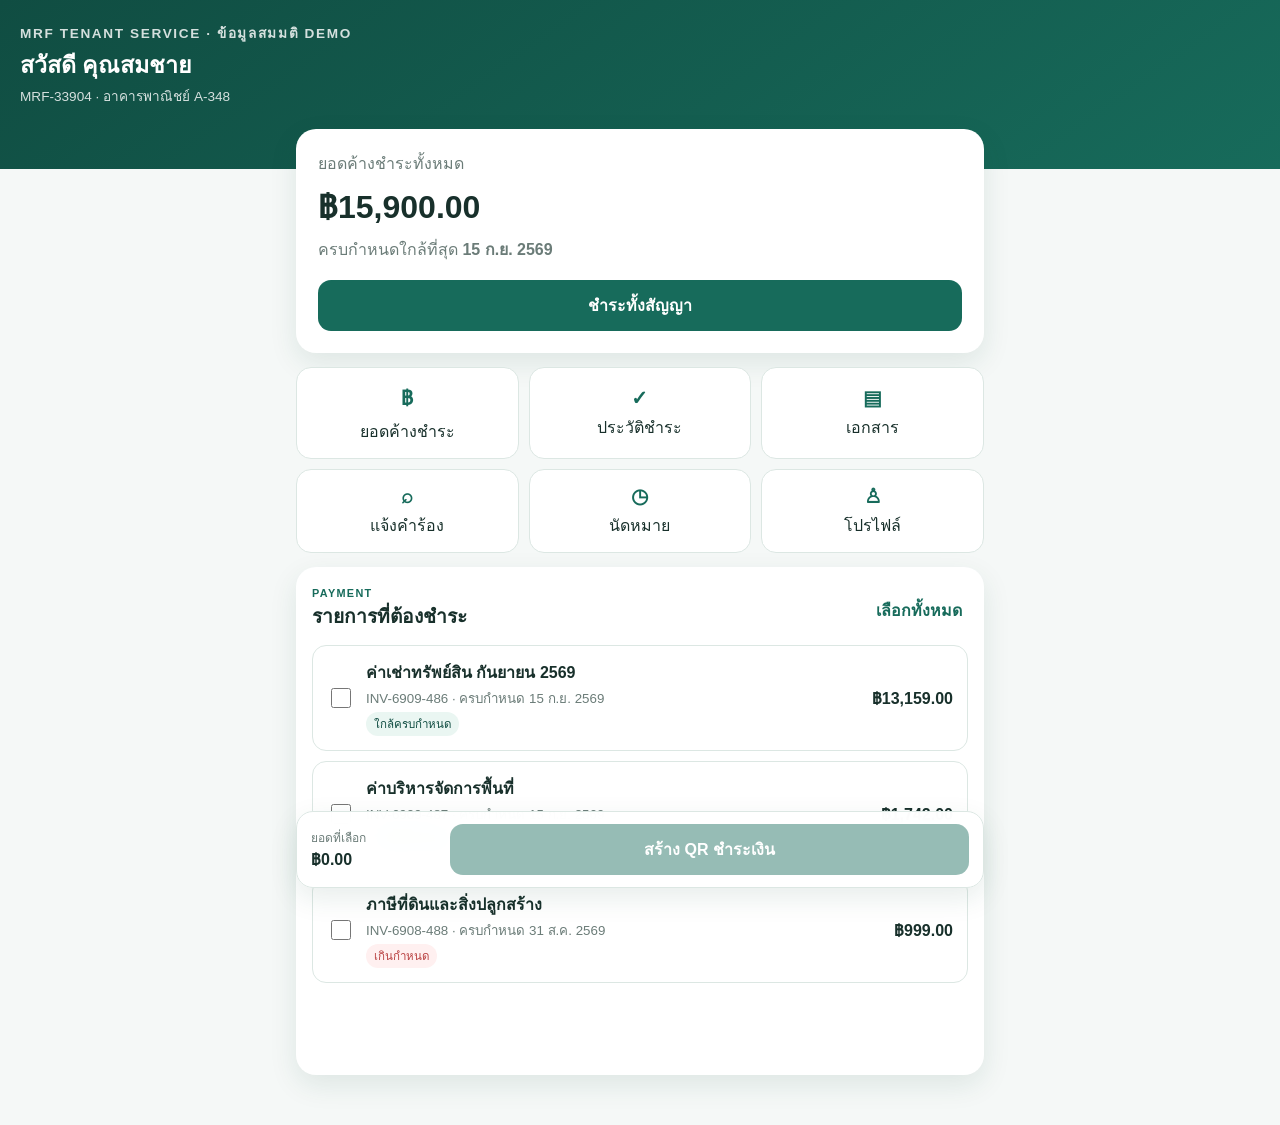
==== index.html @ 67027f75 "Make mock records consistent and interactive" ====
<!doctype html>
<html lang="th">
<head>
  <meta charset="utf-8">
  <meta name="viewport" content="width=device-width, initial-scale=1, viewport-fit=cover">
  <meta name="theme-color" content="#176b5b">
  <meta http-equiv="Cache-Control" content="no-cache, no-store, must-revalidate">
  <meta http-equiv="Pragma" content="no-cache">
  <meta http-equiv="Expires" content="0">
  <title>บริการผู้เช่า MRF</title>
  <link rel="stylesheet" href="styles.css?v=20260910-2">
</head>
<body>
  <header class="topbar">
    <div>
      <p class="eyebrow">MRF TENANT SERVICE · ข้อมูลสมมติ DEMO</p>
      <h1>สวัสดี <span id="display-name">คุณสมชาย</span></h1>
      <p id="contract-summary">สัญญา MRF-00125 · ทรัพย์สิน A-1204</p>
    </div>
    <img id="profile-picture" class="avatar" alt="รูปโปรไฟล์ LINE" hidden>
  </header>

  <main>
    <section class="balance-card">
      <p>ยอดค้างชำระทั้งหมด</p>
      <strong id="total-balance">฿0.00</strong>
      <span>ครบกำหนดใกล้ที่สุด <b id="nearest-due-date">-</b></span>
      <button id="pay-all" class="primary-button">ชำระทั้งสัญญา</button>
    </section>

    <nav class="quick-actions" aria-label="เมนูบริการ">
      <button data-target="invoices"><span>฿</span>ยอดค้างชำระ</button>
      <button data-target="history"><span>✓</span>ประวัติชำระ</button>
      <button data-target="documents"><span>▤</span>เอกสาร</button>
      <button data-target="requests"><span>⌕</span>แจ้งคำร้อง</button>
      <button data-target="appointments"><span>◷</span>นัดหมาย</button>
      <button data-target="profile"><span>♙</span>โปรไฟล์</button>
    </nav>

    <section id="invoices" class="panel">
      <div class="section-heading">
        <div><p class="eyebrow">PAYMENT</p><h2>รายการที่ต้องชำระ</h2></div>
        <button id="toggle-all" class="text-button">เลือกทั้งหมด</button>
      </div>
      <div id="invoice-list" class="stack"></div>
      <div class="sticky-payment">
        <div><span>ยอดที่เลือก</span><strong id="selected-total">฿0.00</strong></div>
        <button id="create-qr" class="primary-button">สร้าง QR ชำระเงิน</button>
      </div>
    </section>

    <section id="history" class="panel" hidden>
      <div class="section-heading"><div><p class="eyebrow">PAYMENT HISTORY</p><h2>ประวัติการชำระเงิน</h2></div></div>
      <div id="payment-history" class="stack"></div>
    </section>

    <section id="documents" class="panel" hidden>
      <div class="section-heading"><div><p class="eyebrow">DOCUMENTS</p><h2>เอกสารของฉัน</h2></div></div>
      <div id="document-list" class="stack"></div>
    </section>

    <section id="requests" class="panel" hidden>
      <div class="section-heading"><div><p class="eyebrow">SERVICE CENTER</p><h2>แจ้งคำขอบริการ</h2></div></div>
      <div id="request-types" class="request-grid"></div>
      <h3>คำร้องล่าสุด</h3>
      <div id="request-history" class="stack"></div>
    </section>

    <section id="appointments" class="panel" hidden>
      <div class="section-heading"><div><p class="eyebrow">APPOINTMENT</p><h2>นัดหมายเจ้าหน้าที่</h2></div></div>
      <form id="appointment-form" class="mock-form">
        <label>หัวข้อนัดหมาย<select id="appointment-topic"><option>สอบถามสัญญา</option><option>ส่งเอกสาร</option><option>ตรวจสอบทรัพย์สิน</option></select></label>
        <label>วันที่ต้องการ<input id="appointment-date" type="date" required></label>
        <label>ช่วงเวลา<select id="appointment-time"><option>09:00–12:00 น.</option><option>13:00–16:00 น.</option></select></label>
        <button class="primary-button" type="submit">ยืนยันนัดหมายตัวอย่าง</button>
      </form>
      <div id="appointment-result"></div>
    </section>

    <section id="profile" class="panel" hidden>
      <div class="section-heading"><div><p class="eyebrow">TENANT PROFILE</p><h2>ข้อมูลผู้เช่า</h2></div></div>
      <form id="profile-form" class="mock-form">
        <label>ชื่อผู้เช่า<input id="profile-name" required></label>
        <label>เบอร์ติดต่อ<input id="profile-phone" required></label>
        <label>อีเมล<input id="profile-email" type="email" required></label>
        <button class="primary-button" type="submit">บันทึกข้อมูลตัวอย่าง</button>
      </form>
    </section>
  </main>

  <dialog id="qr-dialog">
    <button id="close-dialog" class="dialog-close" aria-label="ปิด">×</button>
    <p class="eyebrow">MOCK PAYMENT</p>
    <h2>สแกนเพื่อชำระเงิน</h2>
    <div class="qr-placeholder" aria-label="QR Code ตัวอย่าง">
      <span>QR</span><small>ตัวอย่าง</small>
    </div>
    <strong id="qr-total">฿0.00</strong>
    <p class="muted">หน้าจอนี้เป็นข้อมูลจำลอง ยังไม่มีการตัดเงินจริง</p>
    <button id="mock-paid" class="primary-button">จำลองว่าชำระสำเร็จ</button>
  </dialog>

  <dialog id="document-dialog">
    <button class="dialog-close" data-close-dialog="document-dialog" aria-label="ปิด">×</button>
    <p class="eyebrow">MOCK DOCUMENT</p>
    <h2 id="document-title">เอกสาร</h2>
    <div class="document-preview">
      <b>มูลนิธิมหามกุฏราชวิทยาลัย</b>
      <span id="document-number">-</span>
      <p>เอกสารตัวอย่างสำหรับทดสอบหน้าจอ LIFF</p>
    </div>
    <button id="mock-download" class="primary-button">จำลองดาวน์โหลดเอกสาร</button>
  </dialog>

  <dialog id="request-dialog">
    <button class="dialog-close" data-close-dialog="request-dialog" aria-label="ปิด">×</button>
    <p class="eyebrow">MOCK SERVICE REQUEST</p>
    <h2 id="request-title">แจ้งคำขอบริการ</h2>
    <form id="request-form">
      <label>รายละเอียด<textarea id="request-detail" rows="4" required placeholder="กรอกรายละเอียดคำร้อง"></textarea></label>
      <label>เบอร์ติดต่อ<input id="request-phone" type="tel" required placeholder="08x-xxx-xxxx"></label>
      <label>เอกสารแนบ (Mock)<input id="request-attachment" type="file"></label>
      <button class="primary-button" type="submit">ส่งคำร้องตัวอย่าง</button>
    </form>
  </dialog>

  <div id="toast" class="toast" role="status" aria-live="polite"></div>
  <script src="https://static.line-scdn.net/liff/edge/2/sdk.js"></script>
  <script src="mock-data.js?v=20260910-4"></script>
  <script src="app.js?v=20260910-4"></script>
</body>
</html>
---- styles.css ----
:root { color-scheme: light; --green:#176b5b; --green-dark:#104d42; --mint:#eaf6f2; --ink:#18302b; --muted:#6b7c78; --line:#dce7e3; --danger:#b94242; --shadow:0 10px 28px rgba(22,74,63,.10); }
* { box-sizing:border-box; }
body { margin:0; background:#f5f8f7; color:var(--ink); font-family:"Noto Sans Thai",Tahoma,sans-serif; }
button { font:inherit; }
.topbar { display:flex; justify-content:space-between; align-items:center; padding:calc(22px + env(safe-area-inset-top)) 20px 62px; color:white; background:linear-gradient(145deg,var(--green-dark),var(--green)); }
.topbar h1 { margin:2px 0; font-size:1.45rem; }
.topbar p { margin:0; opacity:.82; font-size:.85rem; }
.eyebrow { margin:0; font-size:.68rem; font-weight:800; letter-spacing:.12em; }
.avatar { width:52px; height:52px; border:3px solid rgba(255,255,255,.7); border-radius:50%; object-fit:cover; }
main { max-width:720px; margin:-40px auto 50px; padding:0 16px; }
.balance-card,.panel { background:white; border-radius:20px; box-shadow:var(--shadow); }
.balance-card { padding:22px; }
.balance-card p,.balance-card span { display:block; margin:0; color:var(--muted); }
.balance-card > strong { display:block; margin:5px 0; font-size:2rem; }
.primary-button { width:100%; margin-top:18px; padding:13px 18px; border:0; border-radius:13px; color:white; background:var(--green); font-weight:750; cursor:pointer; }
.primary-button:disabled { opacity:.45; }
.quick-actions { display:grid; grid-template-columns:repeat(3,1fr); gap:10px; margin:14px 0; }
.quick-actions button,.request-grid button { border:1px solid var(--line); border-radius:15px; background:white; color:var(--ink); padding:14px 8px; cursor:pointer; }
.quick-actions button span,.request-grid button span { display:block; margin-bottom:5px; color:var(--green); font-size:1.25rem; font-weight:800; }
.quick-actions button.active { border-color:var(--green); background:var(--mint); }
.panel { scroll-margin-top:12px; padding:20px 16px 92px; }
.section-heading { display:flex; align-items:center; justify-content:space-between; margin-bottom:12px; }
.section-heading h2 { margin:2px 0; font-size:1.2rem; }
.section-heading .eyebrow { color:var(--green); }
.text-button { border:0; background:none; color:var(--green); font-weight:700; cursor:pointer; }
.stack { display:grid; gap:10px; }
.list-card { display:flex; gap:12px; align-items:center; width:100%; padding:14px; border:1px solid var(--line); border-radius:14px; color:var(--ink); background:white; text-align:left; }
.list-content { display:flex; flex:1; flex-direction:column; gap:3px; }
.list-content small,.muted { color:var(--muted); }
.status { width:max-content; padding:3px 8px; border-radius:999px; color:var(--green-dark); background:var(--mint); font-size:.72rem; font-style:normal; }
.status.overdue { color:var(--danger); background:#fff0f0; }
.invoice-card input { width:20px; height:20px; accent-color:var(--green); }
.sticky-payment { position:fixed; left:16px; right:16px; bottom:calc(12px + env(safe-area-inset-bottom)); z-index:3; display:flex; align-items:center; gap:14px; max-width:688px; margin:auto; padding:12px 14px; border:1px solid var(--line); border-radius:17px; background:rgba(255,255,255,.96); box-shadow:var(--shadow); backdrop-filter:blur(12px); }
.sticky-payment div { display:flex; min-width:125px; flex-direction:column; }
.sticky-payment span { color:var(--muted); font-size:.75rem; }
.sticky-payment .primary-button { margin:0; }
.document-card { cursor:pointer; }
.doc-icon { display:grid; place-items:center; width:38px; height:38px; border-radius:11px; color:var(--green); background:var(--mint); }
.request-grid { display:grid; grid-template-columns:repeat(2,1fr); gap:10px; }
.request-grid button { min-height:92px; }
.payment-result { display:flex; align-items:flex-end; flex-direction:column; gap:5px; }
.mock-form { display:grid; gap:14px; }
.mock-form label { display:grid; gap:6px; color:var(--ink); font-weight:700; }
.mock-form input,.mock-form select { width:100%; padding:11px 12px; border:1px solid var(--line); border-radius:10px; background:white; font:inherit; }
.appointment-card { margin-top:16px; }
.timeline { width:max-content; padding-top:4px; color:var(--green); font-size:.72rem; font-weight:700; }
.empty-state { padding:28px 12px; border:1px dashed var(--line); border-radius:14px; color:var(--muted); text-align:center; }
.panel h3 { margin:24px 0 10px; font-size:1rem; }
dialog { width:min(88vw,380px); padding:24px; border:0; border-radius:22px; text-align:center; box-shadow:0 24px 80px rgba(0,0,0,.25); }
dialog::backdrop { background:rgba(10,25,21,.62); backdrop-filter:blur(3px); }
.dialog-close { position:absolute; top:12px; right:14px; border:0; background:none; color:var(--muted); font-size:1.6rem; cursor:pointer; }
.qr-placeholder { display:grid; place-items:center; width:180px; height:180px; margin:18px auto; border:14px dotted var(--ink); background:repeating-linear-gradient(45deg,#fff 0 8px,#d7e4e0 8px 16px); }
.qr-placeholder span { padding:8px; background:white; font-size:2rem; font-weight:900; }
.qr-placeholder small { padding:3px 6px; background:white; }
.document-preview { display:flex; min-height:210px; margin:18px 0; padding:24px; border:1px solid var(--line); background:#fff; flex-direction:column; justify-content:center; gap:8px; }
.document-preview span { color:var(--green); font-weight:700; }
#request-form { display:grid; gap:14px; text-align:left; }
#request-form label { display:grid; gap:6px; font-weight:700; }
#request-form input,#request-form textarea { width:100%; padding:11px 12px; border:1px solid var(--line); border-radius:10px; font:inherit; resize:vertical; }
.toast { position:fixed; left:50%; bottom:24px; z-index:10; max-width:88vw; padding:11px 16px; border-radius:999px; color:white; background:#182a26; opacity:0; transform:translate(-50%,20px); transition:.2s; pointer-events:none; }
.toast.show { opacity:1; transform:translate(-50%,0); }
[hidden] { display:none !important; }
@media (min-width:721px) { .sticky-payment { left:50%; right:auto; width:688px; transform:translateX(-50%); } }
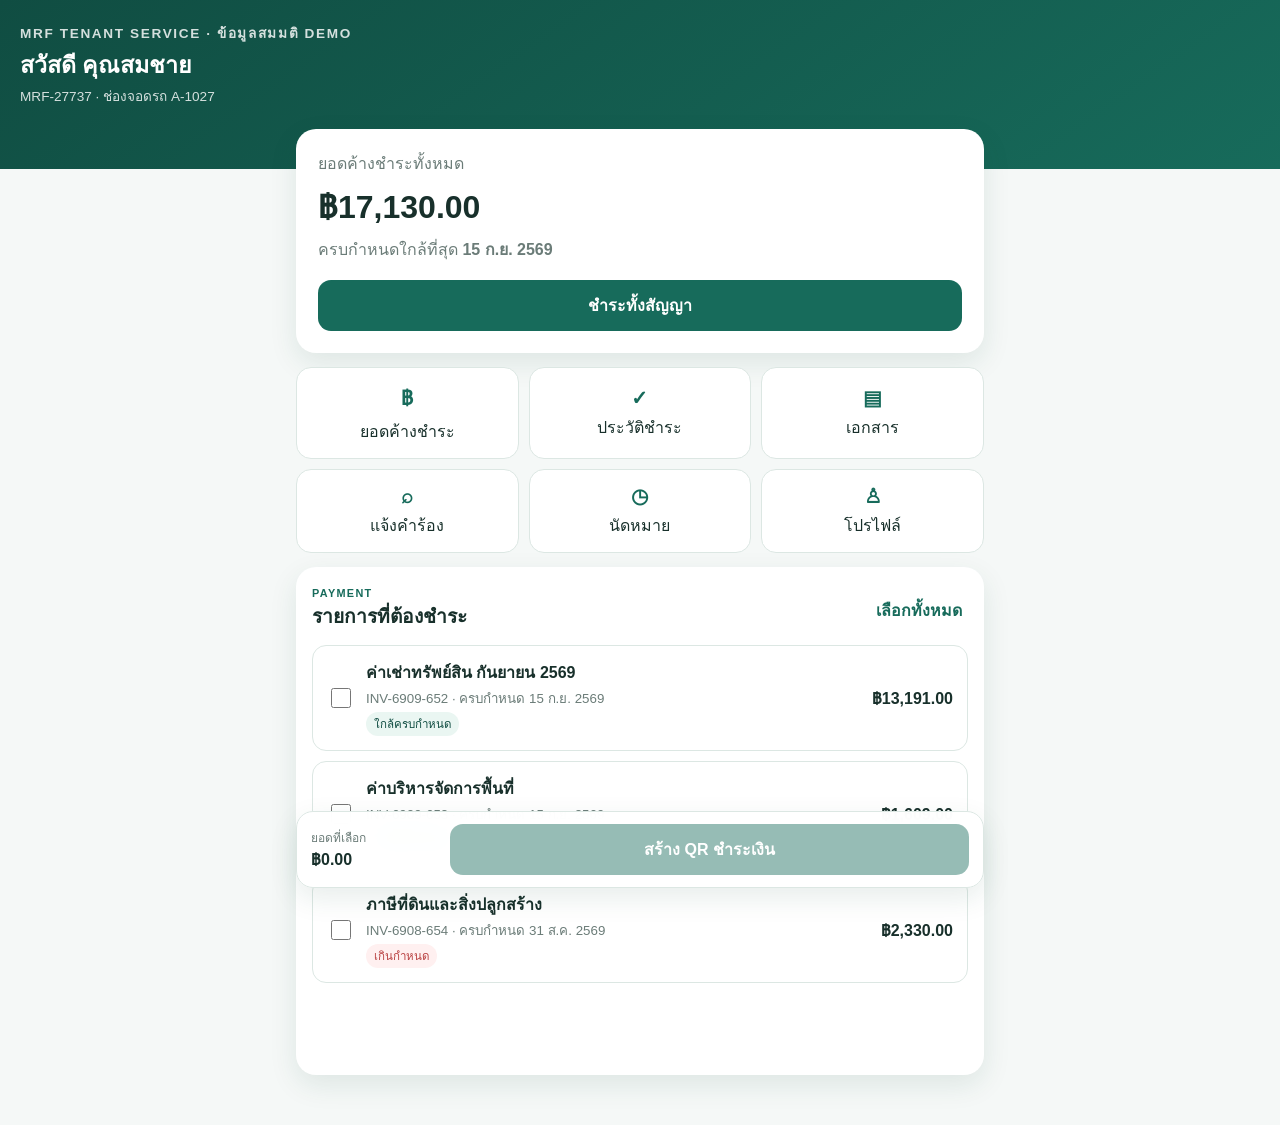
==== commit 11c62d3a: "Stabilize mock IDs and LIFF profile state" ====
--- a/index.html
+++ b/index.html
@@ -8,7 +8,7 @@
   <meta http-equiv="Pragma" content="no-cache">
   <meta http-equiv="Expires" content="0">
   <title>บริการผู้เช่า MRF</title>
-  <link rel="stylesheet" href="styles.css?v=20260910-2">
+  <link rel="stylesheet" href="styles.css?v=20260910-5">
 </head>
 <body>
   <header class="topbar">
@@ -126,8 +126,8 @@
 
   <div id="toast" class="toast" role="status" aria-live="polite"></div>
   <script src="https://static.line-scdn.net/liff/edge/2/sdk.js"></script>
-  <script src="mock-data.js?v=20260910-4"></script>
-  <script src="app.js?v=20260910-4"></script>
+  <script src="mock-data.js?v=20260910-5"></script>
+  <script src="app.js?v=20260910-5"></script>
 </body>
 </html>
 
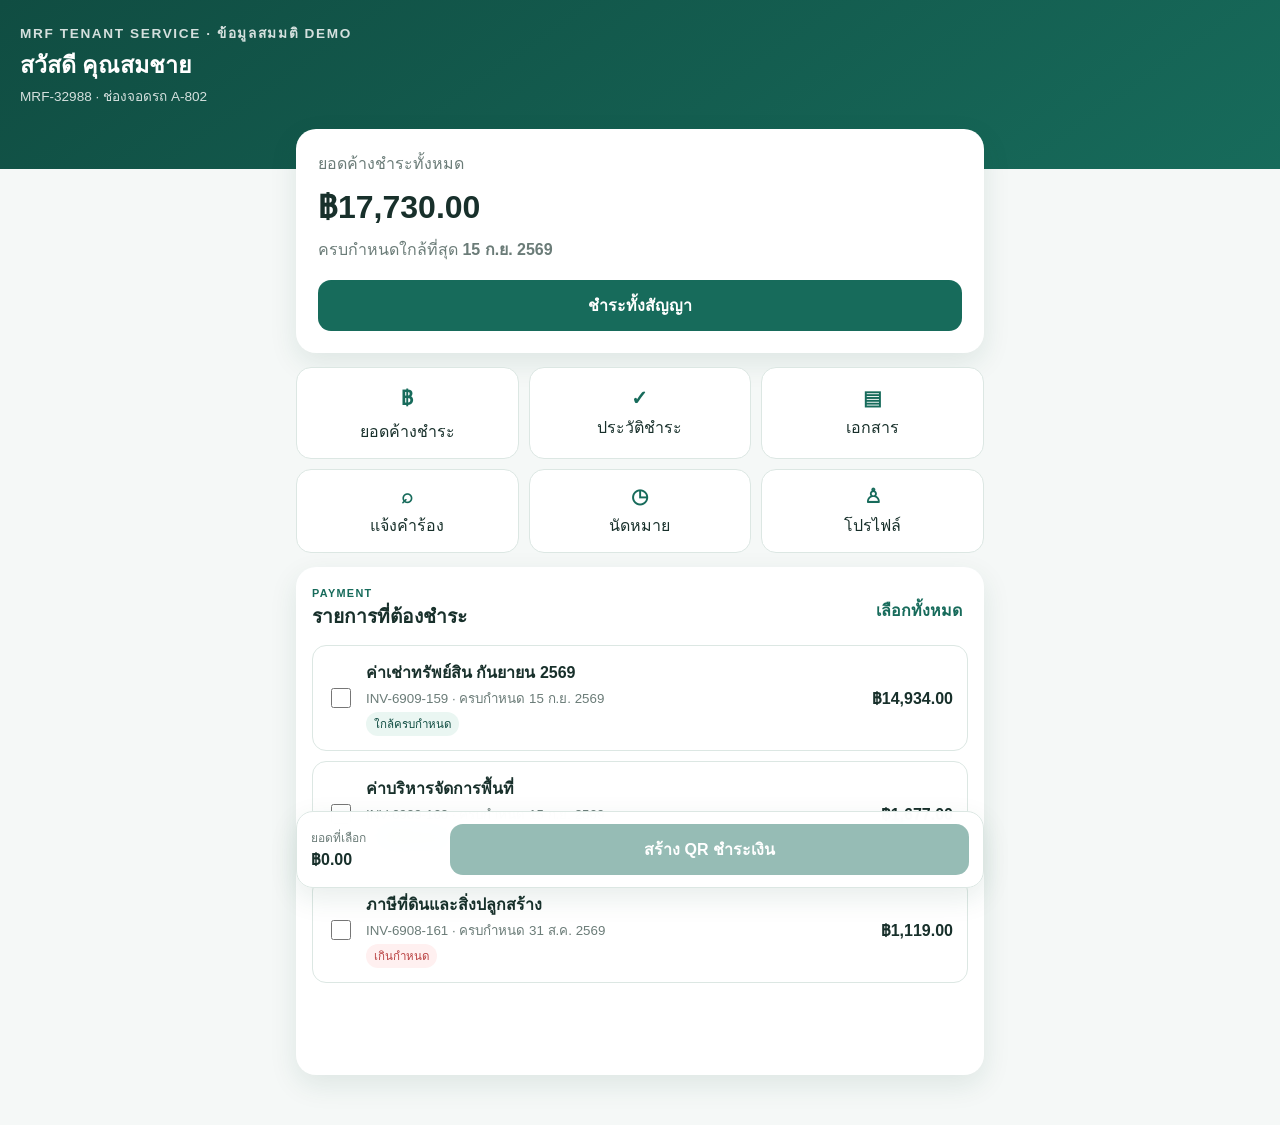
==== commit ebf3c7bd: "Send mock payment confirmation to LIFF chat" ====
--- a/index.html
+++ b/index.html
@@ -8,7 +8,7 @@
   <meta http-equiv="Pragma" content="no-cache">
   <meta http-equiv="Expires" content="0">
   <title>บริการผู้เช่า MRF</title>
-  <link rel="stylesheet" href="styles.css?v=20260910-5">
+  <link rel="stylesheet" href="styles.css?v=20260910-6">
 </head>
 <body>
   <header class="topbar">
@@ -126,8 +126,8 @@
 
   <div id="toast" class="toast" role="status" aria-live="polite"></div>
   <script src="https://static.line-scdn.net/liff/edge/2/sdk.js"></script>
-  <script src="mock-data.js?v=20260910-5"></script>
-  <script src="app.js?v=20260910-5"></script>
+  <script src="mock-data.js?v=20260910-6"></script>
+  <script src="app.js?v=20260910-6"></script>
 </body>
 </html>
 
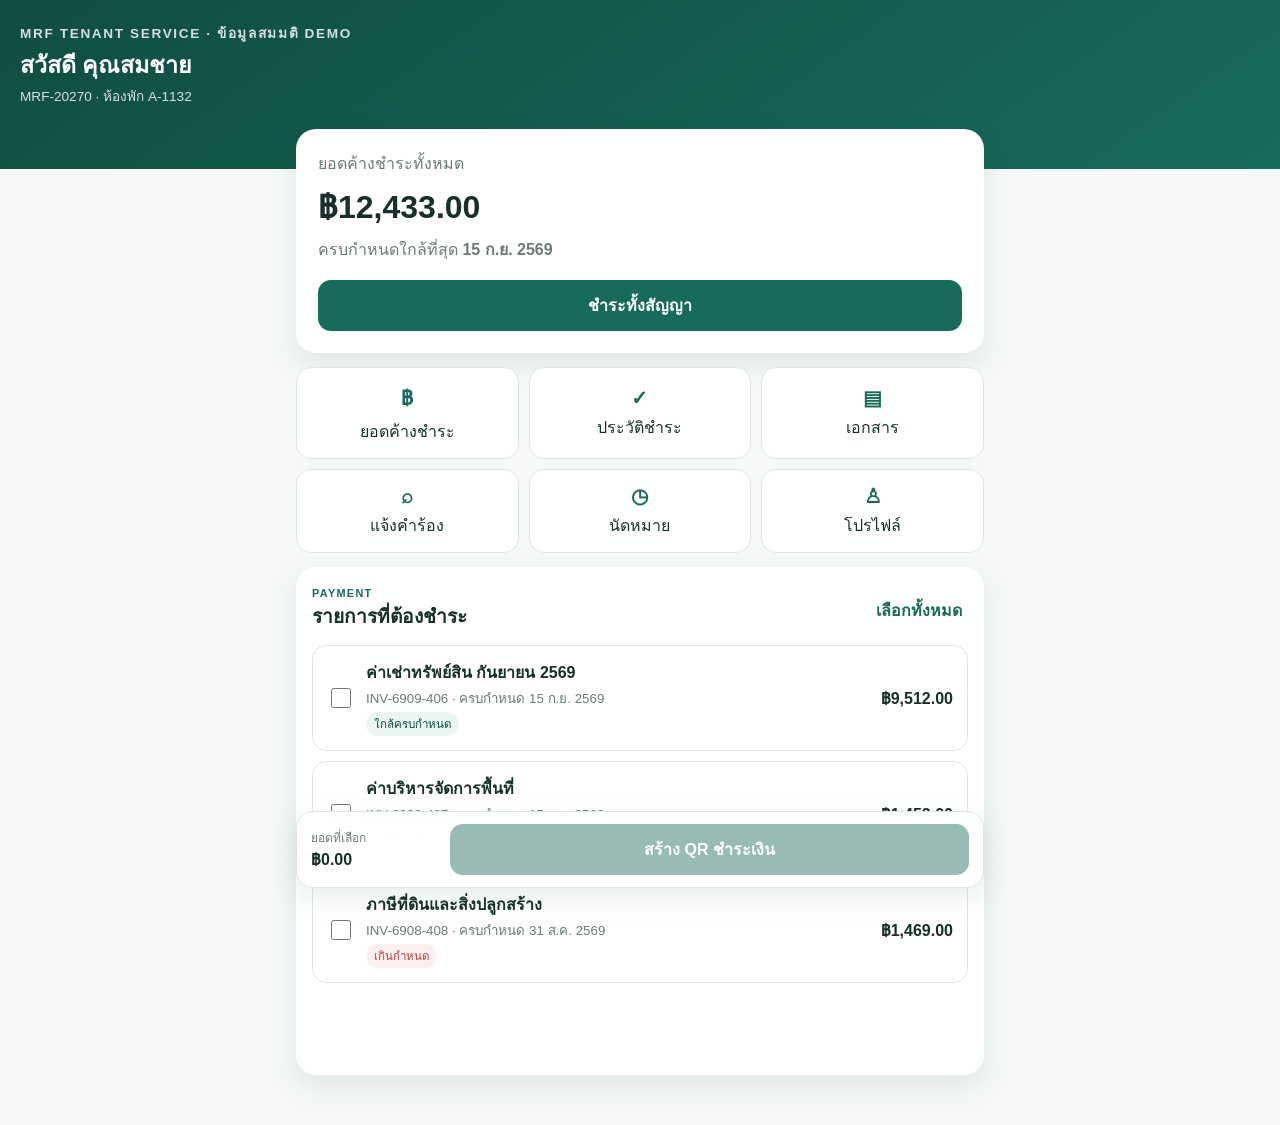
==== commit 3308e48c: "Configure MRF LIFF application ID" ====
--- a/index.html
+++ b/index.html
@@ -8,7 +8,7 @@
   <meta http-equiv="Pragma" content="no-cache">
   <meta http-equiv="Expires" content="0">
   <title>บริการผู้เช่า MRF</title>
-  <link rel="stylesheet" href="styles.css?v=20260910-6">
+  <link rel="stylesheet" href="styles.css?v=20260910-7">
 </head>
 <body>
   <header class="topbar">
@@ -126,8 +126,8 @@
 
   <div id="toast" class="toast" role="status" aria-live="polite"></div>
   <script src="https://static.line-scdn.net/liff/edge/2/sdk.js"></script>
-  <script src="mock-data.js?v=20260910-6"></script>
-  <script src="app.js?v=20260910-6"></script>
+  <script src="mock-data.js?v=20260910-7"></script>
+  <script src="app.js?v=20260910-7"></script>
 </body>
 </html>
 
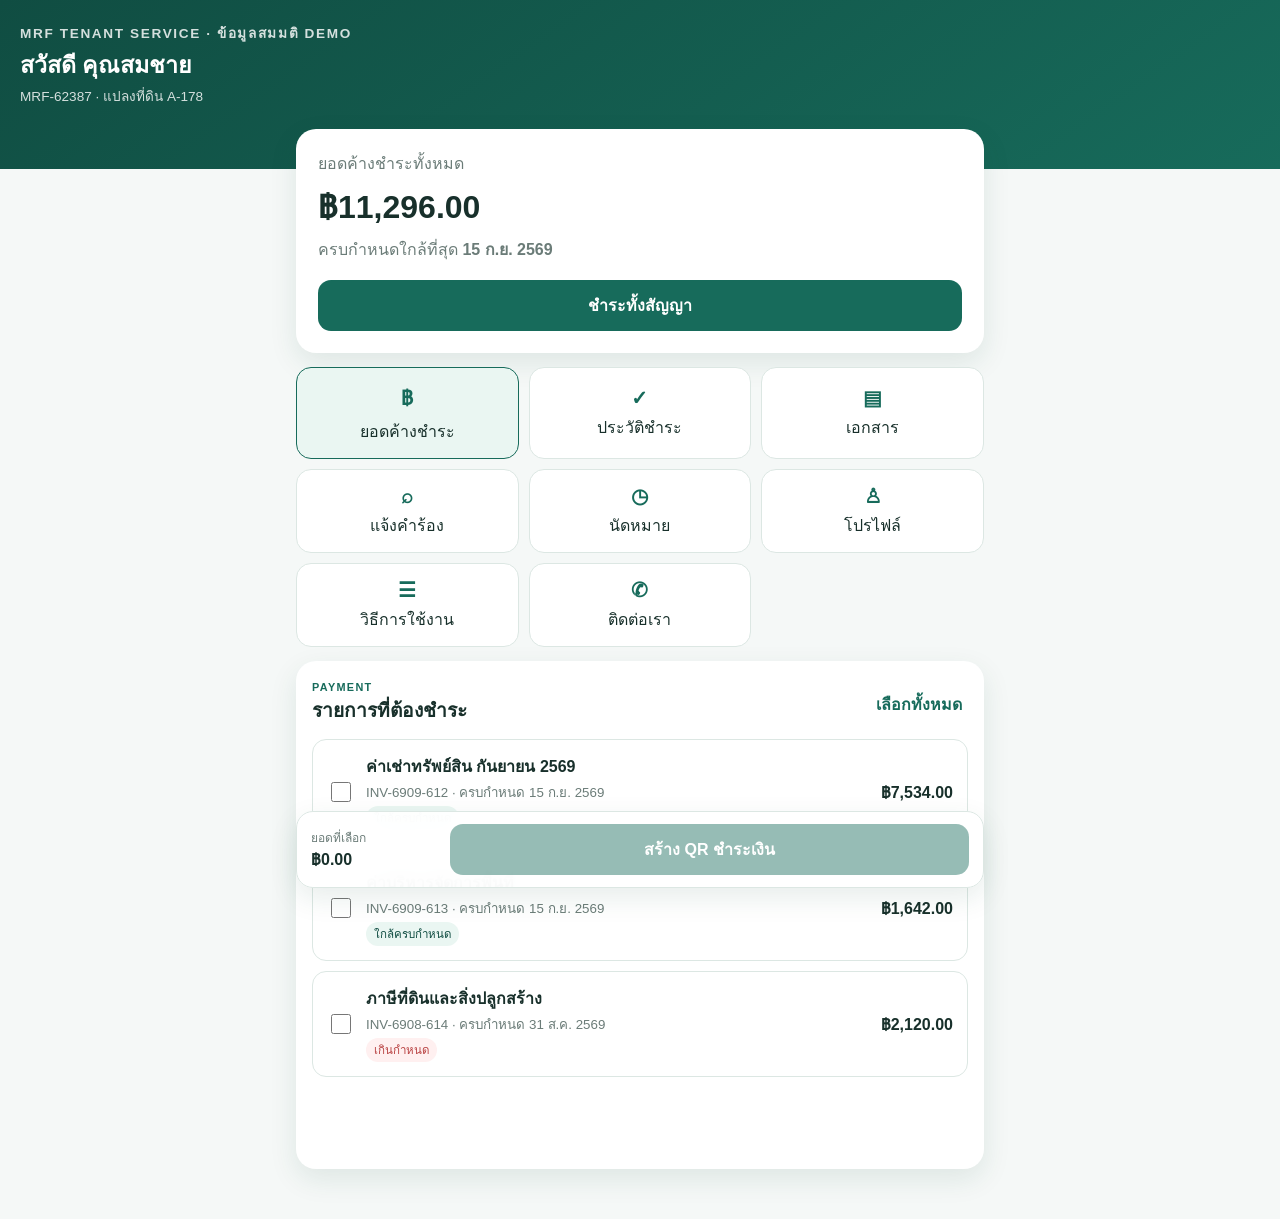
==== commit a861e184: "Add howto and contact LIFF panels Co-authored-by: piyanutapp <25908823+piyanutapp@users.noreply.gith" ====
--- a/index.html
+++ b/index.html
@@ -8,7 +8,7 @@
   <meta http-equiv="Pragma" content="no-cache">
   <meta http-equiv="Expires" content="0">
   <title>บริการผู้เช่า MRF</title>
-  <link rel="stylesheet" href="styles.css?v=20260910-7">
+  <link rel="stylesheet" href="styles.css?v=20260928-1">
 </head>
 <body>
   <header class="topbar">
@@ -35,6 +35,8 @@
       <button data-target="requests"><span>⌕</span>แจ้งคำร้อง</button>
       <button data-target="appointments"><span>◷</span>นัดหมาย</button>
       <button data-target="profile"><span>♙</span>โปรไฟล์</button>
+      <button data-target="howto"><span>☰</span>วิธีการใช้งาน</button>
+      <button data-target="contact"><span>✆</span>ติดต่อเรา</button>
     </nav>
 
     <section id="invoices" class="panel">
@@ -86,6 +88,71 @@
         <button class="primary-button" type="submit">บันทึกข้อมูลตัวอย่าง</button>
       </form>
     </section>
+
+    <section id="howto" class="panel" hidden>
+      <div class="section-heading"><div><p class="eyebrow">HOW TO USE</p><h2>วิธีการใช้งาน</h2></div></div>
+      <div class="stack">
+        <article class="info-card">
+          <span class="step-badge">1</span>
+          <div class="list-content">
+            <b>เปิดเมนูที่ต้องการจาก LINE</b>
+            <small>แตะ Rich Menu หรือปุ่มลิงก์ LIFF เพื่อเข้าสู่หน้าบริการที่เกี่ยวข้องได้ทันที</small>
+          </div>
+        </article>
+        <article class="info-card">
+          <span class="step-badge">2</span>
+          <div class="list-content">
+            <b>ตรวจสอบข้อมูลและดำเนินการ</b>
+            <small>คุณสามารถดูยอดค้างชำระ เอกสาร แจ้งคำร้อง นัดหมาย และแก้ไขข้อมูลผู้เช่าได้ในหน้าเดียวกัน</small>
+          </div>
+        </article>
+        <article class="info-card">
+          <span class="step-badge">3</span>
+          <div class="list-content">
+            <b>บันทึกหรือส่งคำร้องตามขั้นตอน</b>
+            <small>เมื่อทำรายการสำเร็จ ระบบตัวอย่างจะแสดงสถานะหรือข้อความยืนยันบนหน้าจอ</small>
+          </div>
+        </article>
+      </div>
+      <div class="tip-box">
+        <b>คำแนะนำเพิ่มเติม</b>
+        <p>หากต้องการให้ปุ่มใน LINE เปิดหน้านี้โดยตรง สามารถใช้ลิงก์ LIFF เดิมแล้วต่อพารามิเตอร์ <code>?panel=howto</code></p>
+      </div>
+    </section>
+
+    <section id="contact" class="panel" hidden>
+      <div class="section-heading"><div><p class="eyebrow">CONTACT</p><h2>ติดต่อเรา</h2></div></div>
+      <div class="stack">
+        <a class="list-card contact-card" href="tel:021234567">
+          <span class="doc-icon">☎</span>
+          <span class="list-content">
+            <b>โทรศัพท์สำนักงาน</b>
+            <small>02-123-4567 วันจันทร์–ศุกร์ เวลา 08:30–17:30 น.</small>
+          </span>
+          <span>›</span>
+        </a>
+        <a class="list-card contact-card" href="mailto:tenantservice@mrf.example.com">
+          <span class="doc-icon">✉</span>
+          <span class="list-content">
+            <b>อีเมลฝ่ายบริการผู้เช่า</b>
+            <small>tenantservice@mrf.example.com</small>
+          </span>
+          <span>›</span>
+        </a>
+        <a class="list-card contact-card" href="https://line.me/ti/p/@mrf-demo" target="_blank" rel="noreferrer">
+          <span class="doc-icon">LINE</span>
+          <span class="list-content">
+            <b>LINE Official Account</b>
+            <small>@mrf-demo สำหรับสอบถามข้อมูลเพิ่มเติม</small>
+          </span>
+          <span>›</span>
+        </a>
+      </div>
+      <div class="tip-box">
+        <b>ลิงก์ตรงสำหรับเมนู LINE</b>
+        <p>หากต้องการให้ปุ่มใน LINE เปิดหน้านี้โดยตรง ใช้ลิงก์ LIFF เดิมแล้วต่อพารามิเตอร์ <code>?panel=contact</code></p>
+      </div>
+    </section>
   </main>
 
   <dialog id="qr-dialog">
@@ -126,8 +193,7 @@
 
   <div id="toast" class="toast" role="status" aria-live="polite"></div>
   <script src="https://static.line-scdn.net/liff/edge/2/sdk.js"></script>
-  <script src="mock-data.js?v=20260910-7"></script>
-  <script src="app.js?v=20260910-7"></script>
+  <script src="mock-data.js?v=20260928-1"></script>
+  <script src="app.js?v=20260928-1"></script>
 </body>
 </html>
-
--- a/styles.css
+++ b/styles.css
@@ -35,7 +35,14 @@
 .sticky-payment span { color:var(--muted); font-size:.75rem; }
 .sticky-payment .primary-button { margin:0; }
 .document-card { cursor:pointer; }
+.contact-card { text-decoration:none; }
 .doc-icon { display:grid; place-items:center; width:38px; height:38px; border-radius:11px; color:var(--green); background:var(--mint); }
+.info-card { display:flex; gap:12px; align-items:flex-start; padding:16px; border:1px solid var(--line); border-radius:14px; background:white; }
+.step-badge { display:grid; place-items:center; min-width:38px; height:38px; border-radius:11px; color:white; background:var(--green); font-weight:800; }
+.tip-box { margin-top:16px; padding:16px; border:1px solid var(--line); border-radius:16px; background:linear-gradient(180deg,#fff,var(--mint)); }
+.tip-box b { display:block; margin-bottom:6px; }
+.tip-box p { margin:0; color:var(--muted); line-height:1.5; }
+.tip-box code { padding:2px 6px; border-radius:8px; background:white; color:var(--green-dark); font-family:ui-monospace,SFMono-Regular,Menlo,monospace; }
 .request-grid { display:grid; grid-template-columns:repeat(2,1fr); gap:10px; }
 .request-grid button { min-height:92px; }
 .payment-result { display:flex; align-items:flex-end; flex-direction:column; gap:5px; }
@@ -60,4 +67,5 @@
 .toast { position:fixed; left:50%; bottom:24px; z-index:10; max-width:88vw; padding:11px 16px; border-radius:999px; color:white; background:#182a26; opacity:0; transform:translate(-50%,20px); transition:.2s; pointer-events:none; }
 .toast.show { opacity:1; transform:translate(-50%,0); }
 [hidden] { display:none !important; }
+@media (max-width:520px) { .quick-actions { grid-template-columns:repeat(2,1fr); } }
 @media (min-width:721px) { .sticky-payment { left:50%; right:auto; width:688px; transform:translateX(-50%); } }
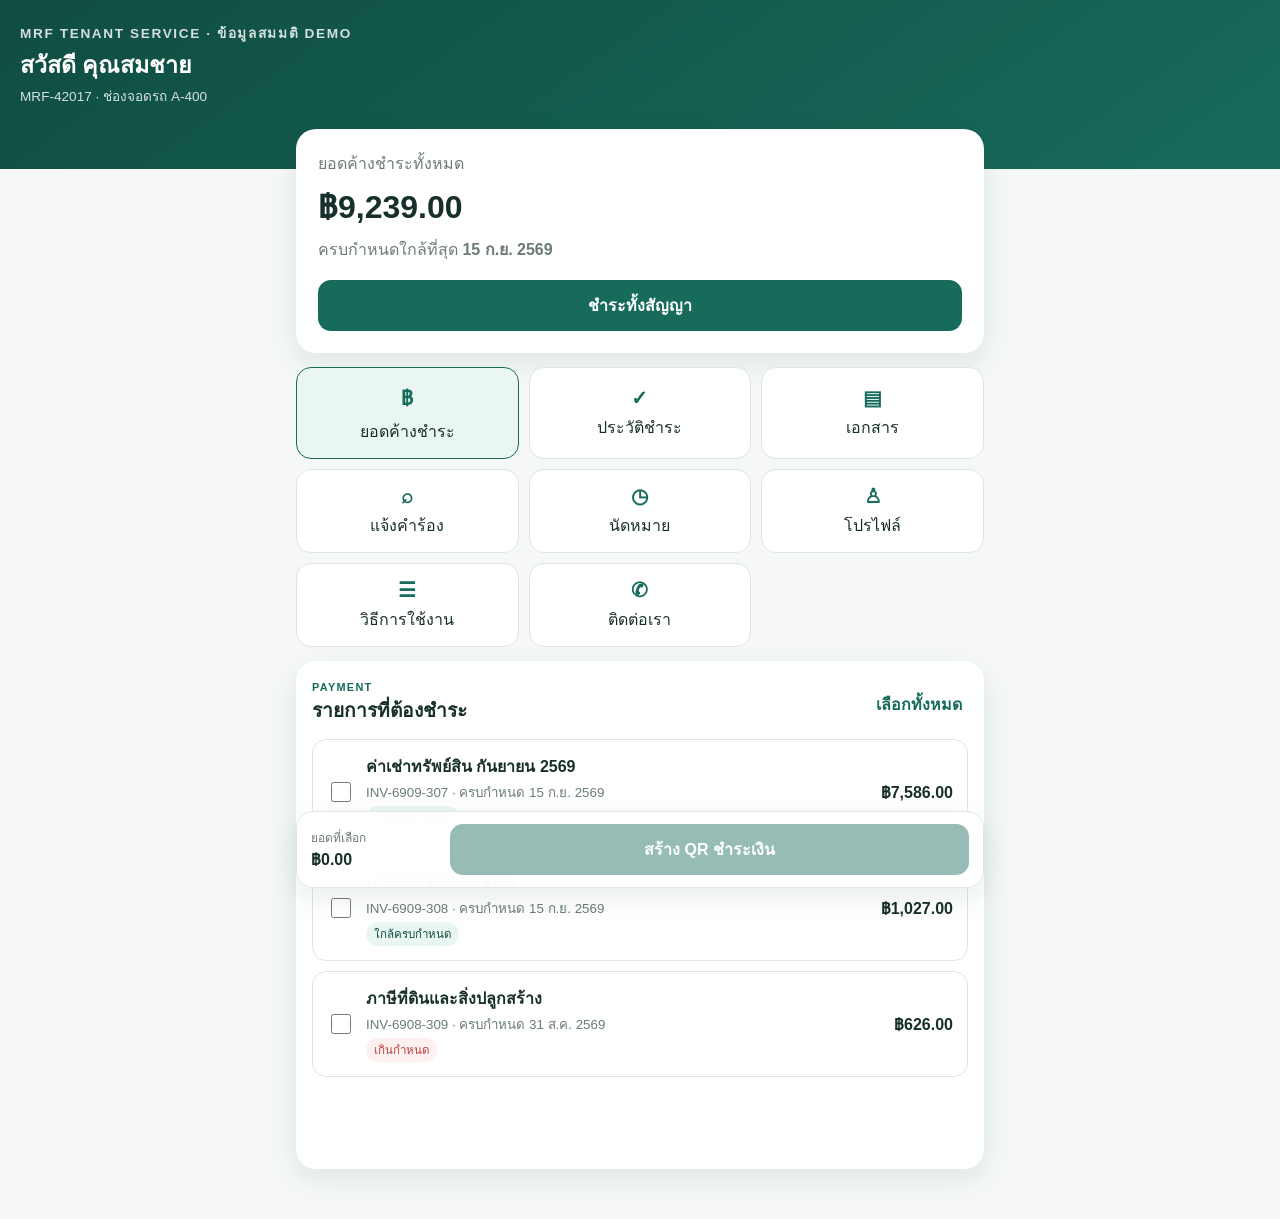
==== commit aac9849d: "Document LIFF links and harden contact link Co-authored-by: piyanutapp <25908823+piyanutapp@users.no" ====
--- a/index.html
+++ b/index.html
@@ -139,7 +139,7 @@
           </span>
           <span>›</span>
         </a>
-        <a class="list-card contact-card" href="https://line.me/ti/p/@mrf-demo" target="_blank" rel="noreferrer">
+        <a class="list-card contact-card" href="https://line.me/ti/p/@mrf-demo" target="_blank" rel="noopener noreferrer">
           <span class="doc-icon">LINE</span>
           <span class="list-content">
             <b>LINE Official Account</b>
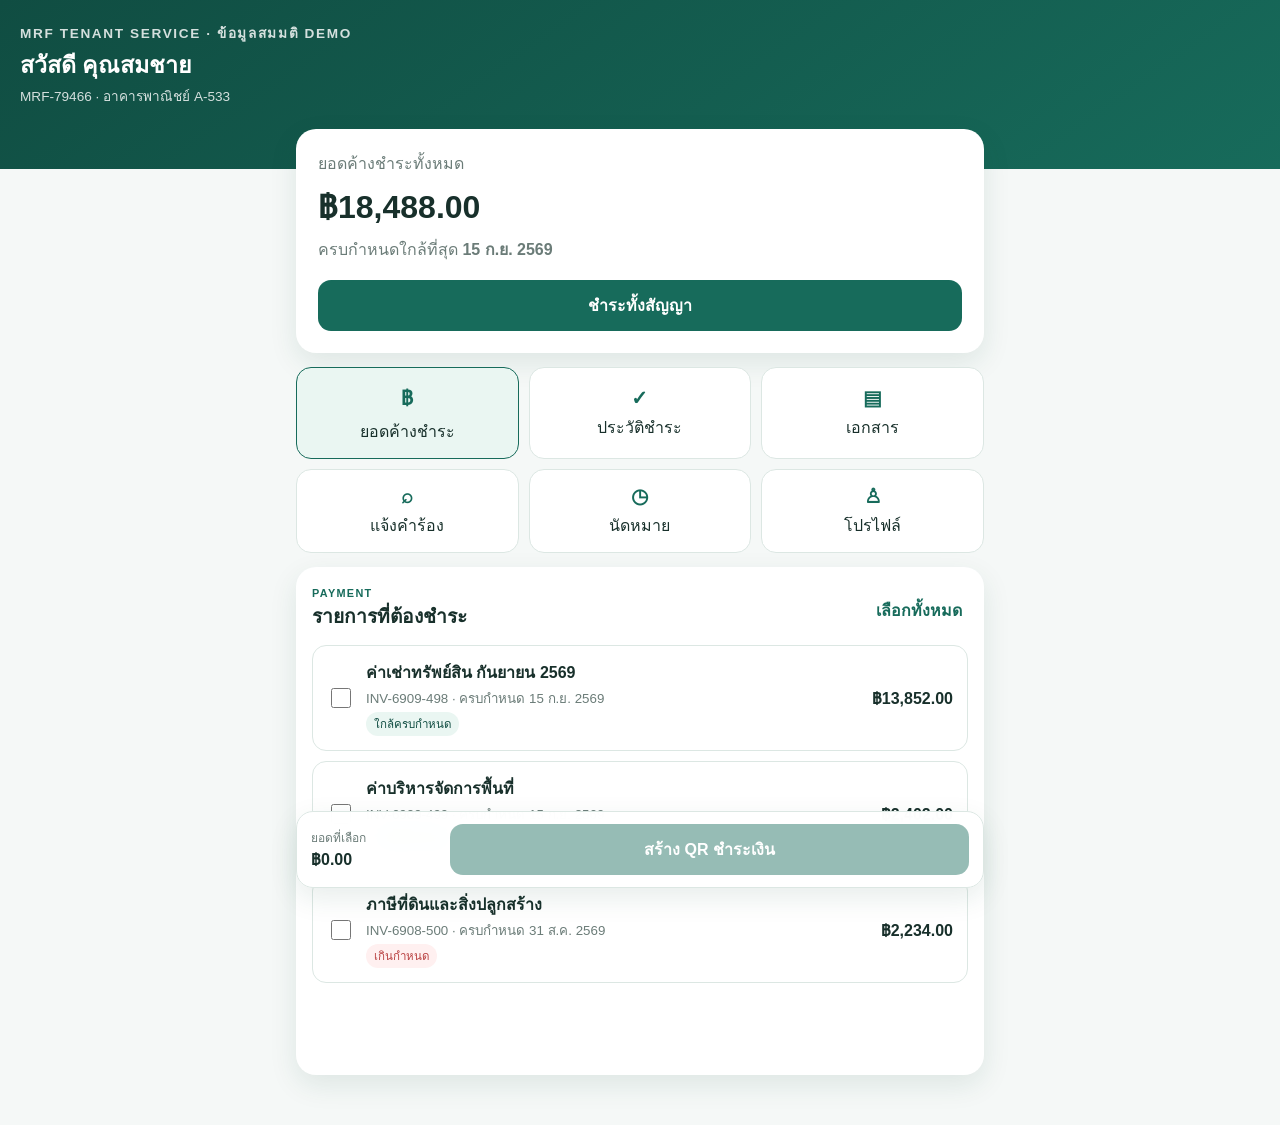
==== commit effe0a3d: "Refine dashboard for separate LIFF pages" ====
--- a/index.html
+++ b/index.html
@@ -8,7 +8,7 @@
   <meta http-equiv="Pragma" content="no-cache">
   <meta http-equiv="Expires" content="0">
   <title>บริการผู้เช่า MRF</title>
-  <link rel="stylesheet" href="styles.css?v=20260928-1">
+  <link rel="stylesheet" href="styles.css?v=20260928-4">
 </head>
 <body>
   <header class="topbar">
@@ -35,8 +35,6 @@
       <button data-target="requests"><span>⌕</span>แจ้งคำร้อง</button>
       <button data-target="appointments"><span>◷</span>นัดหมาย</button>
       <button data-target="profile"><span>♙</span>โปรไฟล์</button>
-      <button data-target="howto"><span>☰</span>วิธีการใช้งาน</button>
-      <button data-target="contact"><span>✆</span>ติดต่อเรา</button>
     </nav>
 
     <section id="invoices" class="panel">
@@ -89,70 +87,6 @@
       </form>
     </section>
 
-    <section id="howto" class="panel" hidden>
-      <div class="section-heading"><div><p class="eyebrow">HOW TO USE</p><h2>วิธีการใช้งาน</h2></div></div>
-      <div class="stack">
-        <article class="info-card">
-          <span class="step-badge">1</span>
-          <div class="list-content">
-            <b>เปิดเมนูที่ต้องการจาก LINE</b>
-            <small>แตะ Rich Menu หรือปุ่มลิงก์ LIFF เพื่อเข้าสู่หน้าบริการที่เกี่ยวข้องได้ทันที</small>
-          </div>
-        </article>
-        <article class="info-card">
-          <span class="step-badge">2</span>
-          <div class="list-content">
-            <b>ตรวจสอบข้อมูลและดำเนินการ</b>
-            <small>คุณสามารถดูยอดค้างชำระ เอกสาร แจ้งคำร้อง นัดหมาย และแก้ไขข้อมูลผู้เช่าได้ในหน้าเดียวกัน</small>
-          </div>
-        </article>
-        <article class="info-card">
-          <span class="step-badge">3</span>
-          <div class="list-content">
-            <b>บันทึกหรือส่งคำร้องตามขั้นตอน</b>
-            <small>เมื่อทำรายการสำเร็จ ระบบตัวอย่างจะแสดงสถานะหรือข้อความยืนยันบนหน้าจอ</small>
-          </div>
-        </article>
-      </div>
-      <div class="tip-box">
-        <b>คำแนะนำเพิ่มเติม</b>
-        <p>หากต้องการให้ปุ่มใน LINE เปิดหน้านี้โดยตรง สามารถใช้ลิงก์ LIFF เดิมแล้วต่อพารามิเตอร์ <code>?panel=howto</code></p>
-      </div>
-    </section>
-
-    <section id="contact" class="panel" hidden>
-      <div class="section-heading"><div><p class="eyebrow">CONTACT</p><h2>ติดต่อเรา</h2></div></div>
-      <div class="stack">
-        <a class="list-card contact-card" href="tel:021234567">
-          <span class="doc-icon">☎</span>
-          <span class="list-content">
-            <b>โทรศัพท์สำนักงาน</b>
-            <small>02-123-4567 วันจันทร์–ศุกร์ เวลา 08:30–17:30 น.</small>
-          </span>
-          <span>›</span>
-        </a>
-        <a class="list-card contact-card" href="mailto:tenantservice@mrf.example.com">
-          <span class="doc-icon">✉</span>
-          <span class="list-content">
-            <b>อีเมลฝ่ายบริการผู้เช่า</b>
-            <small>tenantservice@mrf.example.com</small>
-          </span>
-          <span>›</span>
-        </a>
-        <a class="list-card contact-card" href="https://line.me/ti/p/@mrf-demo" target="_blank" rel="noopener noreferrer">
-          <span class="doc-icon">LINE</span>
-          <span class="list-content">
-            <b>LINE Official Account</b>
-            <small>@mrf-demo สำหรับสอบถามข้อมูลเพิ่มเติม</small>
-          </span>
-          <span>›</span>
-        </a>
-      </div>
-      <div class="tip-box">
-        <b>ลิงก์ตรงสำหรับเมนู LINE</b>
-        <p>หากต้องการให้ปุ่มใน LINE เปิดหน้านี้โดยตรง ใช้ลิงก์ LIFF เดิมแล้วต่อพารามิเตอร์ <code>?panel=contact</code></p>
-      </div>
-    </section>
   </main>
 
   <dialog id="qr-dialog">
@@ -193,7 +127,7 @@
 
   <div id="toast" class="toast" role="status" aria-live="polite"></div>
   <script src="https://static.line-scdn.net/liff/edge/2/sdk.js"></script>
-  <script src="mock-data.js?v=20260928-1"></script>
-  <script src="app.js?v=20260928-1"></script>
+  <script src="mock-data.js?v=20260928-4"></script>
+  <script src="app.js?v=20260928-4"></script>
 </body>
 </html>
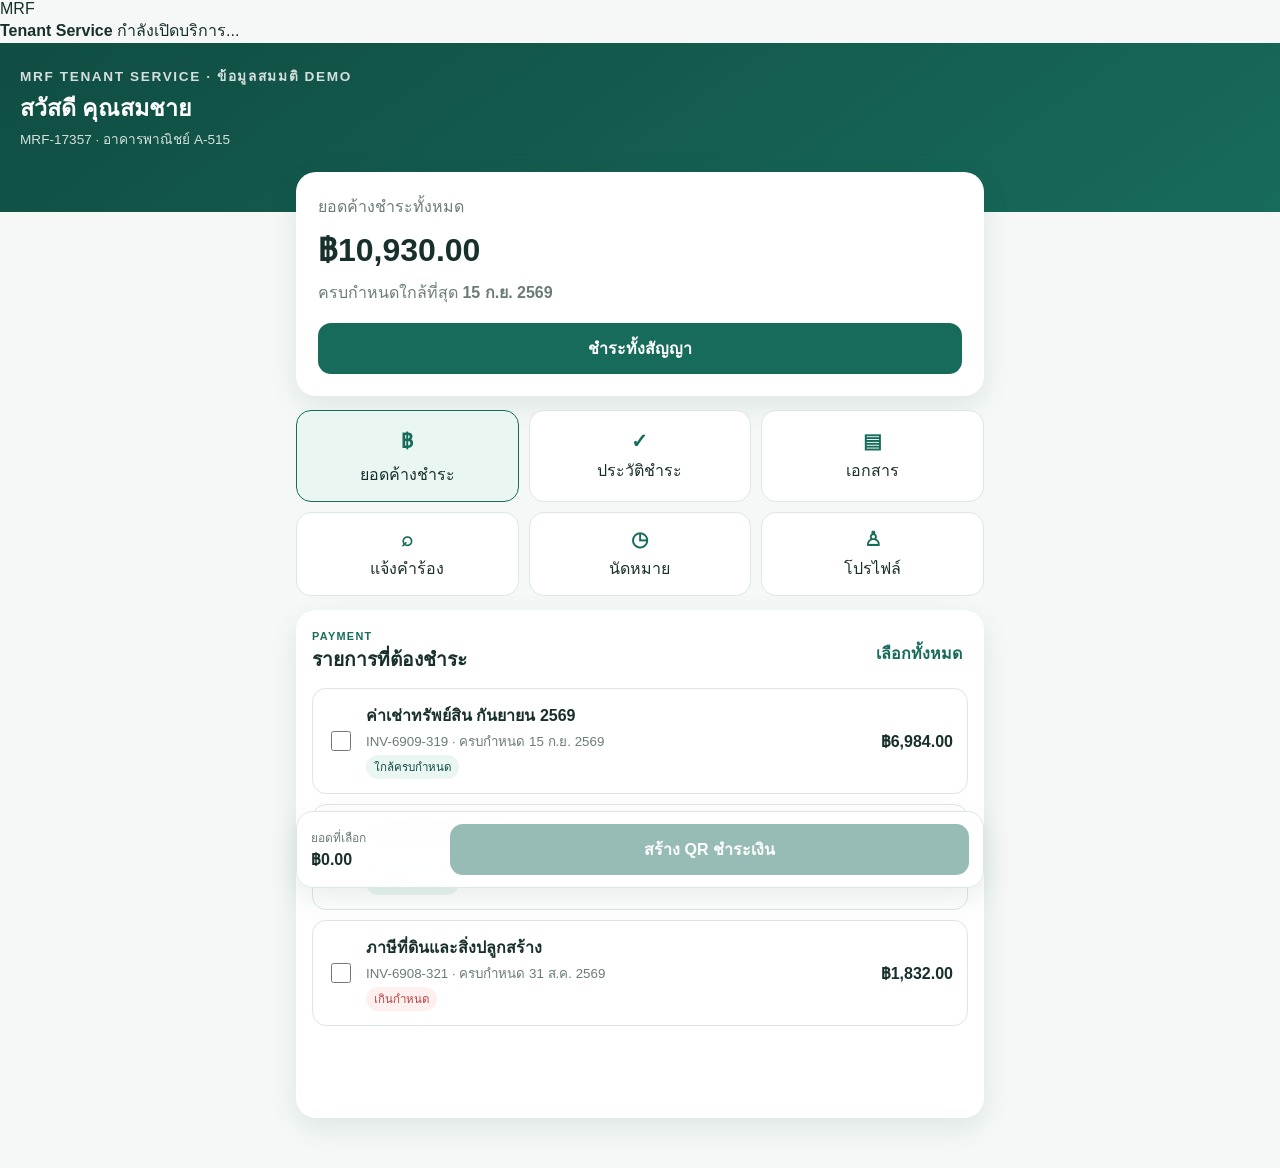
==== commit 5bdd73e3: "Add LIFF bootstrap screen and QR mockup" ====
--- a/index.html
+++ b/index.html
@@ -8,9 +8,15 @@
   <meta http-equiv="Pragma" content="no-cache">
   <meta http-equiv="Expires" content="0">
   <title>บริการผู้เช่า MRF</title>
-  <link rel="stylesheet" href="styles.css?v=20260928-4">
+  <link rel="stylesheet" href="styles.css?v=20260928-5">
 </head>
-<body>
+<body class="is-booting">
+  <div id="app-loading" class="app-loading" role="status" aria-live="polite">
+    <div class="loading-brand">MRF</div>
+    <strong>Tenant Service</strong>
+    <span>กำลังเปิดบริการ...</span>
+    <div class="loading-dots" aria-hidden="true"><i></i><i></i><i></i></div>
+  </div>
   <header class="topbar">
     <div>
       <p class="eyebrow">MRF TENANT SERVICE · ข้อมูลสมมติ DEMO</p>
@@ -93,8 +99,15 @@
     <button id="close-dialog" class="dialog-close" aria-label="ปิด">×</button>
     <p class="eyebrow">MOCK PAYMENT</p>
     <h2>สแกนเพื่อชำระเงิน</h2>
-    <div class="qr-placeholder" aria-label="QR Code ตัวอย่าง">
-      <span>QR</span><small>ตัวอย่าง</small>
+    <div class="mock-qr-card" aria-label="QR Code ตัวอย่างสำหรับ Demo">
+      <div class="mock-qr-frame">
+        <canvas id="mock-qr-canvas" width="232" height="232" aria-hidden="true"></canvas>
+        <span class="mock-qr-badge">DEMO</span>
+      </div>
+      <div class="mock-qr-meta">
+        <strong>MRF Tenant Service</strong>
+        <small>QR ตัวอย่างสำหรับการสาธิต · ไม่ใช่ QR ชำระเงินจริง</small>
+      </div>
     </div>
     <strong id="qr-total">฿0.00</strong>
     <p class="muted">หน้าจอนี้เป็นข้อมูลจำลอง ยังไม่มีการตัดเงินจริง</p>
@@ -127,7 +140,7 @@
 
   <div id="toast" class="toast" role="status" aria-live="polite"></div>
   <script src="https://static.line-scdn.net/liff/edge/2/sdk.js"></script>
-  <script src="mock-data.js?v=20260928-4"></script>
-  <script src="app.js?v=20260928-4"></script>
+  <script src="mock-data.js?v=20260928-5"></script>
+  <script src="app.js?v=20260928-5"></script>
 </body>
 </html>
